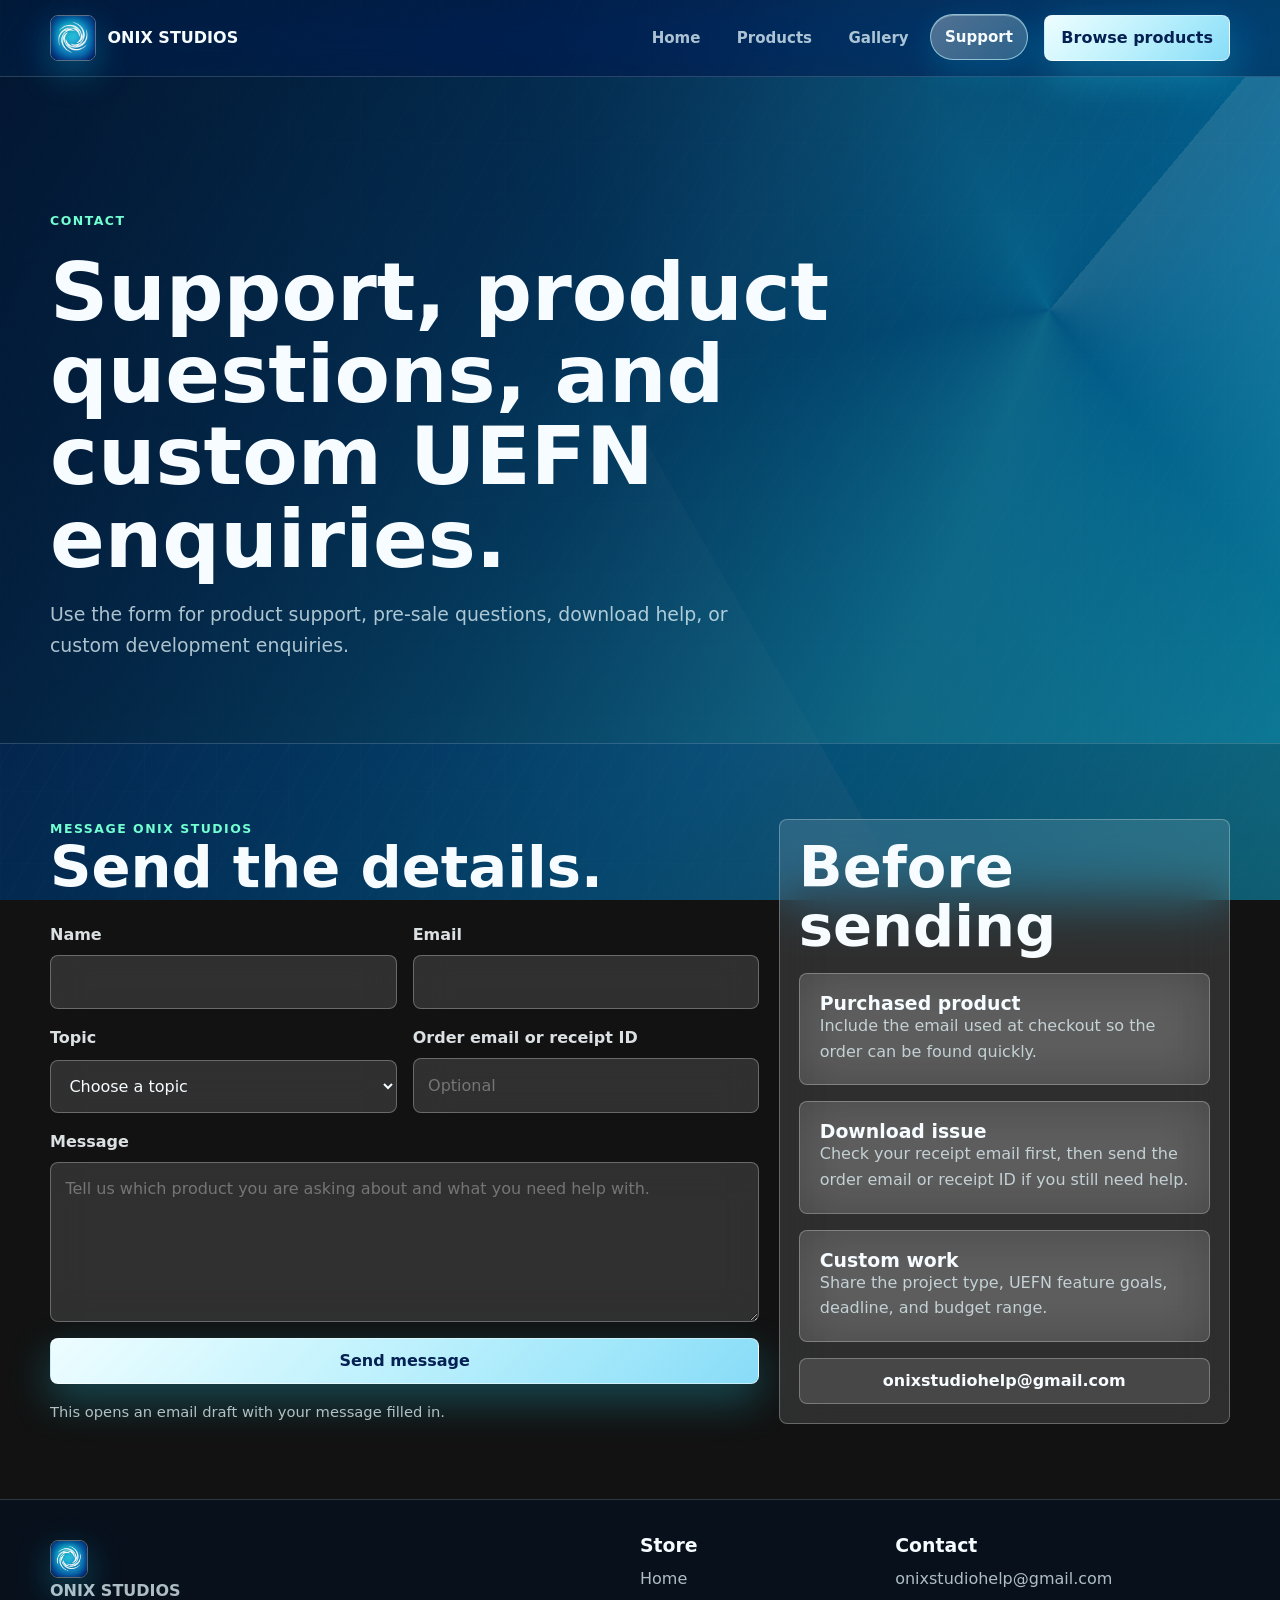
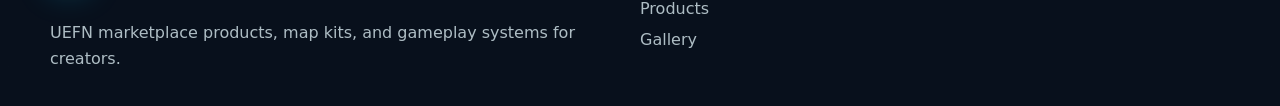
==== contact.html @ 9733f3f1 "Polish mobile layout" ====
<!doctype html>
<html lang="en">
<head>
  <meta charset="utf-8">
  <meta name="viewport" content="width=device-width, initial-scale=1">
  <title>Contact | Onix Studios</title>
  <meta name="description" content="Contact Onix Studios for UEFN product support, custom enquiries, marketplace questions, and download help.">
  <meta property="og:title" content="Contact Onix Studios">
  <meta property="og:description" content="Get support for Onix Studios UEFN marketplace products.">
  <meta property="og:type" content="website">
  <meta property="og:image" content="images/logo.png">
  <link rel="icon" type="image/png" href="images/onix-logo-alpha.png?v=alpha-1">
  <link rel="stylesheet" href="css/style.css?v=mobile-polish-1">
</head>
<body>
  <a class="skip-link" href="#main">Skip to content</a>

  <header class="site-header">
    <nav class="site-nav" aria-label="Primary navigation">
      <a class="brand" href="index.html" aria-label="Onix Studios home">
        <img src="images/logo.png" alt="Onix Studios logo" width="1080" height="1080">
        <span>Onix Studios</span>
      </a>
      <button class="nav-toggle" type="button" data-nav-toggle aria-label="Open menu" aria-expanded="false">
        <span></span>
      </button>
      <div class="nav-menu" data-nav-menu>
        <a href="index.html">Home</a>
        <a href="services.html">Products</a>
        <a href="gallery.html">Gallery</a>
        <a href="contact.html" aria-current="page">Support</a>
      </div>
      <a class="button button--primary nav-cta" href="services.html">Browse products</a>
    </nav>
  </header>

  <main id="main">
    <section class="page-hero">
      <div class="page-hero__inner" data-animate>
        <p class="eyebrow">Contact</p>
        <h1>Support, product questions, and custom UEFN enquiries.</h1>
        <p class="page-hero__lead">Use the form for product support, pre-sale questions, download help, or custom development enquiries.</p>
      </div>
    </section>

    <section class="section section--tight">
      <div class="section__inner contact-layout">
        <div data-animate>
          <p class="eyebrow">Message Onix Studios</p>
          <h2>Send the details.</h2>
          <form class="contact-form" data-contact-form>
            <div class="form-grid">
              <div class="field">
                <label for="name">Name</label>
                <input id="name" name="name" type="text" autocomplete="name" required>
              </div>
              <div class="field">
                <label for="email">Email</label>
                <input id="email" name="email" type="email" autocomplete="email" required>
              </div>
              <div class="field">
                <label for="topic">Topic</label>
                <select id="topic" name="topic" required>
                  <option value="">Choose a topic</option>
                  <option>Product question</option>
                  <option>Download support</option>
                  <option>Custom UEFN work</option>
                  <option>Checkout issue</option>
                  <option>Other</option>
                </select>
              </div>
              <div class="field">
                <label for="order">Order email or receipt ID</label>
                <input id="order" name="order" type="text" placeholder="Optional">
              </div>
            </div>
            <div class="field">
              <label for="message">Message</label>
              <textarea id="message" name="message" placeholder="Tell us which product you are asking about and what you need help with." required></textarea>
            </div>
            <button class="button button--gold" type="submit">Send message</button>
            <p class="form-note">This opens an email draft with your message filled in.</p>
          </form>
        </div>

        <aside class="support-panel" data-animate>
          <h2>Before sending</h2>
          <div class="support-list">
            <article>
              <h3>Purchased product</h3>
              <p>Include the email used at checkout so the order can be found quickly.</p>
            </article>
            <article>
              <h3>Download issue</h3>
              <p>Check your receipt email first, then send the order email or receipt ID if you still need help.</p>
            </article>
            <article>
              <h3>Custom work</h3>
              <p>Share the project type, UEFN feature goals, deadline, and budget range.</p>
            </article>
          </div>
          <a class="button button--secondary" href="mailto:onixstudiohelp@gmail.com" data-email-link data-email-text>onixstudiohelp@gmail.com</a>
        </aside>
      </div>
    </section>
  </main>

  <footer class="site-footer">
    <div class="site-footer__inner">
      <div>
        <a class="brand brand--footer" href="index.html">
          <img src="images/logo.png" alt="" width="1080" height="1080">
          <span>Onix Studios</span>
        </a>
        <p>UEFN marketplace products, map kits, and gameplay systems for creators.</p>
      </div>
      <div>
        <h3>Store</h3>
        <a href="index.html">Home</a>
        <a href="services.html">Products</a>
        <a href="gallery.html">Gallery</a>
      </div>
      <div>
        <h3>Contact</h3>
        <a href="mailto:onixstudiohelp@gmail.com" data-email-link data-email-text>onixstudiohelp@gmail.com</a>
      </div>
    </div>
  </footer>

  <script src="data/products.js?v=video-test-1"></script>
  <script src="data/gallery.js?v=preview-1"></script>
  <script src="js/script.js?v=picture-thumb-1"></script>
</body>
</html>
---- css/style.css ----
:root {
  color-scheme: dark;
  --bg: #03142f;
  --bg-2: #073a83;
  --blue: #0277de;
  --cyan: #25e4ff;
  --aqua: #18c8d7;
  --mint: #72ffd2;
  --violet: #9187ff;
  --ice: #effcff;
  --text: #f6fcff;
  --muted: rgba(232, 249, 255, 0.74);
  --soft: rgba(255, 255, 255, 0.1);
  --glass: rgba(255, 255, 255, 0.14);
  --glass-strong: rgba(255, 255, 255, 0.2);
  --line: rgba(255, 255, 255, 0.28);
  --line-soft: rgba(255, 255, 255, 0.16);
  --shadow: 0 28px 90px rgba(0, 20, 54, 0.42);
  --radius: 8px;
  --max: 1180px;
  --font: Inter, ui-sans-serif, system-ui, -apple-system, BlinkMacSystemFont, "Segoe UI", sans-serif;
}

@property --edge-angle {
  syntax: "<angle>";
  inherits: false;
  initial-value: 0deg;
}

* {
  box-sizing: border-box;
}

html {
  scroll-behavior: smooth;
}

body {
  margin: 0;
  min-width: 320px;
  overflow-x: hidden;
  background:
    linear-gradient(135deg, #03142f 0%, #05356f 34%, #0392cf 68%, #23d5df 100%) fixed;
  color: var(--text);
  font-family: var(--font);
  line-height: 1.6;
}

body::before {
  position: fixed;
  inset: 0;
  z-index: -2;
  pointer-events: none;
  background:
    conic-gradient(from 150deg at 50% 48%, rgba(255, 255, 255, 0.17), transparent 20%, rgba(37, 228, 255, 0.18), transparent 54%, rgba(255, 255, 255, 0.13), transparent 78%),
    linear-gradient(90deg, rgba(255, 255, 255, 0.06) 1px, transparent 1px),
    linear-gradient(0deg, rgba(255, 255, 255, 0.045) 1px, transparent 1px);
  background-size: auto, 72px 72px, 72px 72px;
  opacity: 0.54;
  content: "";
}

body::after {
  position: fixed;
  inset: 0;
  z-index: -1;
  pointer-events: none;
  background:
    linear-gradient(180deg, rgba(3, 20, 47, 0.22), rgba(3, 20, 47, 0.62)),
    repeating-linear-gradient(120deg, transparent 0 22px, rgba(255, 255, 255, 0.03) 23px 24px);
  content: "";
}

body.nav-open,
body.product-modal-open {
  overflow: hidden;
}

img {
  display: block;
  max-width: 100%;
}

a {
  color: inherit;
  text-decoration: none;
}

p,
h1,
h2,
h3,
h4,
dl {
  margin: 0;
}

button,
input,
select,
textarea {
  font: inherit;
}

code {
  border: 1px solid var(--line-soft);
  border-radius: 6px;
  background: rgba(255, 255, 255, 0.13);
  padding: 0.08rem 0.28rem;
  color: var(--ice);
}

.skip-link {
  position: absolute;
  left: 1rem;
  top: 1rem;
  z-index: 20;
  transform: translateY(-140%);
  border-radius: 6px;
  background: var(--ice);
  color: #042052;
  padding: 0.75rem 1rem;
  font-weight: 800;
  transition: transform 180ms ease;
}

.skip-link:focus {
  transform: translateY(0);
}

.glass-card {
  border: 1px solid var(--line);
  background:
    linear-gradient(145deg, rgba(255, 255, 255, 0.2), rgba(255, 255, 255, 0.08)),
    rgba(255, 255, 255, 0.08);
  box-shadow: var(--shadow), inset 0 1px 0 rgba(255, 255, 255, 0.3);
  backdrop-filter: blur(28px) saturate(1.38);
}

.site-header {
  position: sticky;
  top: 0;
  z-index: 10;
  border-bottom: 1px solid var(--line-soft);
  background: rgba(2, 22, 54, 0.48);
  backdrop-filter: blur(30px) saturate(1.45);
}

.site-nav {
  display: flex;
  align-items: center;
  gap: 1rem;
  width: min(100% - 2rem, var(--max));
  min-height: 76px;
  margin: 0 auto;
}

.brand {
  display: inline-flex;
  align-items: center;
  gap: 0.72rem;
  min-width: 0;
  font-weight: 900;
  letter-spacing: 0;
  text-transform: uppercase;
}

.brand img {
  width: 46px;
  height: 46px;
  border: 1px solid rgba(255, 255, 255, 0.36);
  border-radius: var(--radius);
  object-fit: cover;
  box-shadow: 0 12px 34px rgba(22, 212, 255, 0.28);
}

.brand span {
  overflow-wrap: anywhere;
}

.brand--footer {
  margin-bottom: 1rem;
}

.brand--footer img {
  width: 38px;
  height: 38px;
}

.nav-menu {
  display: flex;
  align-items: center;
  justify-content: center;
  gap: 0.35rem;
  margin-left: auto;
}

.nav-menu a {
  border: 1px solid transparent;
  border-radius: 999px;
  padding: 0.65rem 0.9rem;
  color: var(--muted);
  font-size: 0.94rem;
  font-weight: 750;
  transition: color 180ms ease, border-color 180ms ease, background 180ms ease, box-shadow 180ms ease, transform 180ms ease;
}

.nav-menu a[aria-current="page"] {
  color: var(--text);
}

.nav-menu a:hover,
.nav-menu a[aria-current="page"],
.nav-cta[aria-current="page"] {
  border-color: rgba(190, 247, 255, 0.62);
  background:
    linear-gradient(135deg, rgba(255, 255, 255, 0.22), rgba(135, 237, 255, 0.12)),
    rgba(255, 255, 255, 0.12);
  box-shadow: inset 0 1px 0 rgba(255, 255, 255, 0.3), 0 12px 32px rgba(0, 209, 255, 0.16);
  transform: translateY(-1px);
}

.nav-cta[aria-current="page"] {
  border-radius: 999px;
  color: #042052;
}

.nav-toggle {
  display: none;
  margin-left: auto;
  width: 44px;
  height: 44px;
  border: 1px solid var(--line-soft);
  border-radius: var(--radius);
  background: rgba(255, 255, 255, 0.12);
  color: var(--text);
  cursor: pointer;
}

.nav-toggle span,
.nav-toggle::before,
.nav-toggle::after {
  display: block;
  width: 18px;
  height: 2px;
  margin: 0 auto;
  background: currentColor;
  content: "";
}

.nav-toggle span {
  margin-block: 4px;
}

.button {
  display: inline-flex;
  align-items: center;
  justify-content: center;
  min-height: 46px;
  border: 1px solid var(--line);
  border-radius: var(--radius);
  padding: 0.76rem 1rem;
  color: var(--text);
  font-weight: 850;
  line-height: 1.1;
  text-align: center;
  cursor: pointer;
  transition: transform 180ms ease, border-color 180ms ease, background 180ms ease, color 180ms ease, box-shadow 180ms ease;
}

.button:hover {
  transform: translateY(-2px);
}

.button:disabled {
  cursor: not-allowed;
  opacity: 0.58;
  transform: none;
}

.button--primary,
.button--gold {
  border-color: rgba(255, 255, 255, 0.5);
  background:
    linear-gradient(135deg, rgba(255, 255, 255, 0.92), rgba(173, 248, 255, 0.78)),
    linear-gradient(135deg, var(--cyan), var(--blue));
  color: #052052;
  box-shadow: 0 16px 42px rgba(37, 228, 255, 0.28);
}

.button--secondary {
  background: rgba(255, 255, 255, 0.12);
  color: var(--text);
}

.button--secondary:hover {
  border-color: rgba(255, 255, 255, 0.48);
  background: rgba(255, 255, 255, 0.18);
}

.text-link {
  color: var(--ice);
  font-weight: 850;
}

.text-link:hover {
  color: var(--mint);
}

.hero {
  position: relative;
  display: grid;
  align-items: end;
  min-height: 730px;
  overflow: hidden;
  border-bottom: 1px solid var(--line-soft);
}

.hero__media {
  position: absolute;
  inset: 0;
  contain: paint;
  overflow: clip;
}

.hero__media::before {
  position: absolute;
  inset: 0;
  z-index: 0;
  background:
    linear-gradient(115deg, rgba(4, 31, 75, 0.45), rgba(10, 172, 199, 0.16) 54%, rgba(255, 255, 255, 0.05)),
    linear-gradient(180deg, transparent 0%, rgba(6, 129, 164, 0.12) 100%);
  content: "";
}

.hero__media::after {
  position: absolute;
  inset: 0;
  z-index: 2;
  background:
    linear-gradient(90deg, rgba(3, 20, 47, 0.95) 0%, rgba(3, 20, 47, 0.76) 45%, rgba(3, 20, 47, 0.28) 100%),
    linear-gradient(0deg, rgba(3, 20, 47, 0.72), transparent 45%);
  content: "";
}

.hero-logo {
  position: absolute;
  left: var(--x);
  top: var(--y);
  z-index: 1;
  display: block;
  width: var(--size);
  aspect-ratio: 1;
  opacity: var(--alpha);
  filter: drop-shadow(0 28px 44px rgba(0, 0, 0, 0.22));
  transform: translate(-50%, -50%);
  animation: heroLogoPan var(--pan-speed) ease-in-out infinite;
  animation-delay: var(--pan-delay);
  will-change: transform;
}

.hero-logo::before {
  display: block;
  width: 100%;
  height: 100%;
  background: url("../images/onix-logo-alpha.png") center / contain no-repeat;
  content: "";
  transform-origin: 50% 50%;
  animation: heroLogoSpin var(--spin-speed) linear infinite;
  animation-delay: var(--spin-delay);
  will-change: transform;
}

.hero-logo--one {
  --x: 86%;
  --y: 42%;
  --size: clamp(360px, 35vw, 720px);
  --alpha: 0.48;
  --pan-speed: 8.4s;
  --spin-speed: 15s;
  --pan-delay: -1.2s;
  --spin-delay: -2s;
  --pan-x-1: -26px;
  --pan-y-1: -18px;
  --pan-x-2: 32px;
  --pan-y-2: -34px;
  --pan-x-3: 18px;
  --pan-y-3: 28px;
}

.hero-logo--two {
  --x: 66%;
  --y: 19%;
  --size: clamp(230px, 22vw, 430px);
  --alpha: 0.22;
  --pan-speed: 7.2s;
  --spin-speed: 12s;
  --pan-delay: -4.2s;
  --spin-delay: -5s;
  --pan-x-1: 22px;
  --pan-y-1: 16px;
  --pan-x-2: -30px;
  --pan-y-2: 28px;
  --pan-x-3: -12px;
  --pan-y-3: -24px;
}

.hero-logo--three {
  --x: 72%;
  --y: 77%;
  --size: clamp(270px, 27vw, 540px);
  --alpha: 0.3;
  --pan-speed: 9.2s;
  --spin-speed: 18s;
  --pan-delay: -2.7s;
  --spin-delay: -8s;
  --pan-x-1: -34px;
  --pan-y-1: 20px;
  --pan-x-2: 30px;
  --pan-y-2: 24px;
  --pan-x-3: 16px;
  --pan-y-3: -32px;
}

.hero-logo--four {
  --x: 98%;
  --y: 76%;
  --size: clamp(280px, 28vw, 560px);
  --alpha: 0.2;
  --pan-speed: 6.8s;
  --spin-speed: 14s;
  --pan-delay: -3.4s;
  --spin-delay: -1.8s;
  --pan-x-1: -40px;
  --pan-y-1: -22px;
  --pan-x-2: -4px;
  --pan-y-2: 34px;
  --pan-x-3: -54px;
  --pan-y-3: 16px;
}

.hero-logo--five {
  --x: 50%;
  --y: 54%;
  --size: clamp(180px, 18vw, 360px);
  --alpha: 0.1;
  --pan-speed: 7.8s;
  --spin-speed: 13s;
  --pan-delay: -5.1s;
  --spin-delay: -4.5s;
  --pan-x-1: 26px;
  --pan-y-1: -18px;
  --pan-x-2: -18px;
  --pan-y-2: -30px;
  --pan-x-3: -28px;
  --pan-y-3: 18px;
}

.hero__inner,
.page-hero__inner {
  position: relative;
  width: min(100% - 2rem, var(--max));
  margin: 0 auto;
}

.hero__inner {
  display: grid;
  gap: 1.45rem;
  z-index: 3;
  padding: 8.3rem 0 5rem;
}

.eyebrow {
  color: var(--mint);
  font-size: 0.78rem;
  font-weight: 900;
  letter-spacing: 0.12em;
  text-transform: uppercase;
}

h1,
h2,
h3,
h4 {
  line-height: 1.02;
  letter-spacing: 0;
}

h1 {
  max-width: 790px;
  font-size: 5.05rem;
}

h2 {
  max-width: 780px;
  font-size: 3.6rem;
}

h3 {
  font-size: 1.18rem;
}

h4 {
  font-size: 1rem;
}

.hero__lead,
.page-hero__lead,
.section__lead {
  max-width: 690px;
  color: var(--muted);
  font-size: 1.18rem;
}

.hero__actions,
.cta-row,
.product-card__actions {
  display: flex;
  flex-wrap: wrap;
  gap: 0.75rem;
}

.hero-stats {
  display: grid;
  grid-template-columns: repeat(3, minmax(0, 1fr));
  gap: 0.75rem;
  width: min(100%, 720px);
  margin-top: 1rem;
}

.hero-stats div {
  border: 1px solid var(--line);
  border-radius: var(--radius);
  background: rgba(255, 255, 255, 0.13);
  padding: 1rem;
  backdrop-filter: blur(22px);
}

.hero-stats dt {
  color: var(--text);
  font-weight: 900;
}

.hero-stats dd {
  margin: 0.1rem 0 0;
  color: var(--muted);
  font-size: 0.94rem;
}

.page-hero {
  position: relative;
  overflow: hidden;
  border-bottom: 1px solid var(--line-soft);
}

.page-hero::before {
  position: absolute;
  inset: 0;
  background:
    linear-gradient(120deg, rgba(3, 20, 47, 0.88), rgba(0, 166, 214, 0.24)),
    conic-gradient(from 40deg at 82% 35%, rgba(255, 255, 255, 0.18), transparent 28%, rgba(114, 255, 210, 0.18), transparent 62%, rgba(37, 228, 255, 0.2), transparent);
  content: "";
}

.page-hero__inner {
  display: grid;
  gap: 1.2rem;
  padding: 8.4rem 0 5.2rem;
}

.section {
  padding: 6rem 0;
}

.section--tight {
  padding-top: 4.7rem;
  padding-bottom: 4.7rem;
}

.product-catalogue-start {
  padding-top: 3rem;
}

.section--soft {
  border-block: 1px solid var(--line-soft);
  background: rgba(255, 255, 255, 0.06);
  backdrop-filter: blur(18px);
}

.section--split {
  border-top: 1px solid var(--line-soft);
  border-bottom: 1px solid var(--line-soft);
  background:
    linear-gradient(120deg, rgba(255, 255, 255, 0.1), rgba(22, 205, 255, 0.08)),
    rgba(255, 255, 255, 0.04);
}

.section__inner {
  width: min(100% - 2rem, var(--max));
  margin: 0 auto;
}

.section__header {
  display: flex;
  align-items: end;
  justify-content: space-between;
  gap: 1.5rem;
  margin-bottom: 2rem;
}

.split {
  display: grid;
  grid-template-columns: minmax(0, 0.85fr) minmax(0, 1.15fr);
  gap: 4rem;
  align-items: start;
}

.product-grid {
  display: grid;
  grid-template-columns: repeat(3, minmax(0, 1fr));
  gap: 1rem;
}

.product-grid--catalogue {
  grid-template-columns: repeat(2, minmax(0, 1fr));
}

.product-card {
  position: relative;
  display: flex;
  flex-direction: column;
  min-width: 0;
  overflow: visible;
  border-radius: var(--radius);
  cursor: pointer;
  transition: transform 220ms ease, border-color 220ms ease, box-shadow 220ms ease;
}

.product-card::before,
.gallery-card::before {
  position: absolute;
  inset: -2px;
  z-index: 12;
  content: "";
  border-radius: calc(var(--radius) + 2px);
  background:
    conic-gradient(from var(--edge-angle),
      transparent 0deg 280deg,
      rgba(36, 223, 255, 0.04) 292deg,
      rgba(46, 229, 255, 0.16) 308deg,
      rgba(76, 236, 255, 0.38) 322deg,
      rgba(205, 253, 255, 0.74) 332deg,
      rgba(255, 255, 255, 0.92) 336deg,
      rgba(67, 232, 255, 0.46) 341deg,
      transparent 350deg 360deg);
  filter: drop-shadow(0 0 9px rgba(69, 231, 255, 0.42));
  opacity: 0;
  padding: 4px;
  pointer-events: none;
  -webkit-mask:
    linear-gradient(#000 0 0) content-box,
    linear-gradient(#000 0 0);
  -webkit-mask-composite: xor;
  mask:
    linear-gradient(#000 0 0) content-box,
    linear-gradient(#000 0 0);
  mask-composite: exclude;
  transition: opacity 360ms ease;
}

.product-card::after,
.gallery-card::after {
  position: absolute;
  inset: -2px;
  z-index: 13;
  content: "";
  border-radius: calc(var(--radius) + 2px);
  background:
    conic-gradient(from var(--edge-angle),
      transparent 0deg 329deg,
      rgba(91, 237, 255, 0.32) 331deg,
      rgba(180, 250, 255, 0.86) 333deg,
      #ffffff 334deg,
      rgba(158, 247, 255, 0.8) 335deg,
      rgba(69, 232, 255, 0.18) 337deg,
      transparent 340deg 360deg);
  filter: drop-shadow(0 0 6px rgba(165, 248, 255, 0.68));
  opacity: 0;
  padding: 4px;
  pointer-events: none;
  -webkit-mask:
    linear-gradient(#000 0 0) content-box,
    linear-gradient(#000 0 0);
  -webkit-mask-composite: xor;
  mask:
    linear-gradient(#000 0 0) content-box,
    linear-gradient(#000 0 0);
  mask-composite: exclude;
  transition: opacity 360ms ease;
}

.product-card:hover::before,
.product-card:focus-visible::before,
.gallery-card:hover::before,
.gallery-card:focus-visible::before {
  opacity: 1;
  animation: edgeRingTravel 3.1s cubic-bezier(0.45, 0, 0.2, 1) infinite;
}

.product-card:hover::after,
.product-card:focus-visible::after,
.gallery-card:hover::after,
.gallery-card:focus-visible::after {
  opacity: 1;
  animation: edgeRingTravel 3.1s cubic-bezier(0.45, 0, 0.2, 1) infinite;
}

.product-card:hover,
.product-card:focus-visible {
  z-index: 3;
  animation: cardHoverGlow 2.7s ease-in-out infinite;
  border-color: rgba(255, 255, 255, 0.58);
  box-shadow: 0 32px 110px rgba(0, 203, 255, 0.28), inset 0 1px 0 rgba(255, 255, 255, 0.34);
  outline: none;
  transform: translateY(-4px);
}

.product-card__body {
  display: flex;
  flex: 1;
  flex-direction: column;
  gap: 1rem;
  padding: 1.2rem;
}

.product-card > .product-visual {
  border-radius: calc(var(--radius) - 1px) calc(var(--radius) - 1px) 0 0;
}

.product-card__topline {
  display: flex;
  align-items: center;
  justify-content: space-between;
  gap: 0.8rem;
  color: var(--mint);
  font-size: 0.78rem;
  font-weight: 900;
  letter-spacing: 0.08em;
  text-transform: uppercase;
}

.product-card__topline strong {
  color: var(--ice);
  letter-spacing: 0;
  white-space: nowrap;
}

.product-card p {
  color: var(--muted);
}

.product-card ul {
  display: grid;
  gap: 0.5rem;
  margin: 0;
  padding: 0;
  color: rgba(242, 252, 255, 0.86);
  font-size: 0.94rem;
  list-style: none;
}

.product-card li {
  position: relative;
  padding-left: 1rem;
}

.product-card li::before {
  position: absolute;
  left: 0;
  top: 0.58em;
  width: 5px;
  height: 5px;
  border-radius: 50%;
  background: var(--mint);
  content: "";
}

.product-card__actions {
  margin-top: auto;
}

.product-visual {
  --accent: var(--cyan);
  --accent-2: var(--mint);
  position: relative;
  display: block;
  width: 100%;
  min-height: 220px;
  border: 0;
  color: inherit;
  font: inherit;
  text-align: left;
  appearance: none;
  overflow: hidden;
  border-bottom: 1px solid var(--line-soft);
  background:
    linear-gradient(145deg, rgba(255, 255, 255, 0.16), rgba(255, 255, 255, 0.03)),
    linear-gradient(135deg, rgba(3, 20, 47, 0.96), rgba(0, 146, 207, 0.64));
  isolation: isolate;
}

.product-visual--card {
  aspect-ratio: 16 / 10;
}

.product-visual--detail {
  min-height: 0;
  height: clamp(240px, 36vh, 340px);
  border: 1px solid var(--line);
  border-radius: var(--radius);
}

.product-visual--clickable {
  cursor: pointer;
  transition: border-color 180ms ease, box-shadow 180ms ease, transform 180ms ease;
}

.product-visual--clickable:hover,
.product-visual--clickable:focus-visible {
  border-color: rgba(190, 247, 255, 0.66);
  box-shadow: 0 22px 64px rgba(0, 209, 255, 0.2), inset 0 1px 0 rgba(255, 255, 255, 0.32);
  outline: none;
  transform: translateY(-2px);
}

.product-visual--video,
.product-visual--image {
  aspect-ratio: 16 / 10;
  width: 100%;
}

.product-visual--economy {
  --accent: var(--mint);
  --accent-2: #9aff8a;
}

.product-visual--quest {
  --accent: var(--violet);
  --accent-2: var(--cyan);
}

.product-visual--lobby {
  --accent: #8be8ff;
  --accent-2: #c7f7ff;
}

.product-visual__preview-image {
  position: absolute;
  inset: 0;
  z-index: 1;
  width: 100%;
  height: 100%;
  object-fit: cover;
  object-position: center;
  filter: saturate(1.08) contrast(1.04);
}

.product-visual::after {
  position: absolute;
  inset: 0;
  z-index: 2;
  background:
    linear-gradient(180deg, rgba(2, 18, 43, 0.02), rgba(2, 18, 43, 0.28)),
    linear-gradient(90deg, rgba(2, 18, 43, 0.1), transparent 45%);
  content: "";
  pointer-events: none;
}

.product-visual__brand-spin {
  position: absolute;
  right: 0.85rem;
  bottom: 0.85rem;
  z-index: 5;
  width: clamp(46px, 18%, 82px);
  aspect-ratio: 1;
  border: 1px solid rgba(255, 255, 255, 0.28);
  border-radius: 50%;
  background:
    linear-gradient(135deg, rgba(255, 255, 255, 0.24), rgba(255, 255, 255, 0.08)),
    rgba(2, 18, 43, 0.42);
  box-shadow: 0 14px 34px rgba(0, 0, 0, 0.28), inset 0 1px 0 rgba(255, 255, 255, 0.3);
  backdrop-filter: blur(18px);
  overflow: hidden;
}

.product-visual__brand-spin::before {
  position: absolute;
  inset: 8%;
  background: url("../images/onix-logo-mark.png") center / contain no-repeat;
  content: "";
  transform-origin: 50% 50%;
  animation: productLogoSpin 9s linear infinite;
}

.product-visual__chrome {
  position: absolute;
  left: 1rem;
  right: 1rem;
  top: 1rem;
  display: flex;
  gap: 0.38rem;
  z-index: 3;
  opacity: 0;
  pointer-events: none;
}

.product-visual__chrome span {
  width: 8px;
  height: 8px;
  border-radius: 50%;
  background: rgba(255, 255, 255, 0.72);
}

.product-visual__grid,
.media-card__grid {
  position: absolute;
  inset: 0;
  background:
    linear-gradient(90deg, rgba(255, 255, 255, 0.12) 1px, transparent 1px),
    linear-gradient(0deg, rgba(255, 255, 255, 0.1) 1px, transparent 1px);
  background-size: 32px 32px;
  mask-image: linear-gradient(180deg, transparent, #000 22%, #000 74%, transparent);
  opacity: 0.42;
}

.product-visual__grid {
  display: none;
}

.product-visual__vortex {
  position: absolute;
  right: 10%;
  top: 18%;
  width: 42%;
  aspect-ratio: 1;
  border: 2px solid rgba(255, 255, 255, 0.46);
  border-radius: 50%;
  background:
    conic-gradient(from 20deg, transparent 0 9%, var(--accent) 10% 16%, transparent 17% 32%, rgba(255, 255, 255, 0.92) 33% 39%, transparent 40% 62%, var(--accent-2) 63% 70%, transparent 71% 100%);
  box-shadow: 0 0 44px rgba(37, 228, 255, 0.34);
  animation: vortexTurn 12s linear infinite;
  display: none;
}

.product-visual__panel {
  position: absolute;
  z-index: 2;
  border: 1px solid rgba(255, 255, 255, 0.28);
  border-radius: var(--radius);
  background: rgba(255, 255, 255, 0.13);
  box-shadow: inset 0 1px 0 rgba(255, 255, 255, 0.22);
  backdrop-filter: blur(16px);
  display: none;
}

.product-visual__panel--one {
  left: 9%;
  bottom: 16%;
  width: 38%;
  height: 34%;
  animation: panelFloat 5.8s ease-in-out infinite;
}

.product-visual__panel--two {
  right: 13%;
  bottom: 18%;
  width: 24%;
  height: 18%;
  animation: panelFloat 6.4s ease-in-out infinite reverse;
}

.product-visual__meter {
  position: absolute;
  left: 12%;
  top: 34%;
  z-index: 2;
  width: 44%;
  height: 8px;
  border-radius: 999px;
  background:
    linear-gradient(90deg, var(--accent), var(--accent-2) 58%, rgba(255, 255, 255, 0.26) 58%),
    rgba(255, 255, 255, 0.12);
  box-shadow: 0 0 24px color-mix(in srgb, var(--accent) 44%, transparent);
  display: none;
}

.product-visual__status {
  position: absolute;
  left: 1rem;
  bottom: 1rem;
  z-index: 4;
  border: 1px solid rgba(255, 255, 255, 0.32);
  border-radius: var(--radius);
  background: rgba(255, 255, 255, 0.16);
  padding: 0.42rem 0.62rem;
  color: var(--ice);
  font-size: 0.76rem;
  font-weight: 900;
  letter-spacing: 0.08em;
  text-transform: uppercase;
  backdrop-filter: blur(18px);
  display: none;
}

.process-list,
.feature-grid,
.support-list {
  display: grid;
  gap: 1rem;
}

.process-list {
  grid-template-columns: repeat(3, minmax(0, 1fr));
}

.process-list article,
.feature-grid article,
.support-list article,
.support-panel,
.cta-band {
  border-radius: var(--radius);
}

.process-list article,
.feature-grid article,
.support-list article {
  border: 1px solid var(--line);
  background: rgba(255, 255, 255, 0.12);
  padding: 1.25rem;
  backdrop-filter: blur(24px);
}

.process-list span {
  display: block;
  margin-bottom: 1.8rem;
  color: var(--mint);
  font-weight: 900;
}

.process-list p,
.feature-grid p,
.support-list p,
.support-panel p,
.cta-band p {
  color: var(--muted);
}

.feature-grid {
  grid-template-columns: repeat(2, minmax(0, 1fr));
}

.gallery-grid {
  display: grid;
  gap: 1rem;
}

.gallery-grid--home {
  grid-template-columns: repeat(4, minmax(0, 1fr));
}

.gallery-grid--large {
  grid-template-columns: repeat(2, minmax(0, 1fr));
}

.gallery-card {
  position: relative;
  min-width: 0;
  overflow: visible;
  border-radius: var(--radius);
  padding: 0;
  color: var(--text);
  text-align: left;
  cursor: pointer;
  transition: transform 220ms ease, box-shadow 220ms ease, border-color 220ms ease;
}

.gallery-card:hover,
.gallery-card:focus-visible {
  z-index: 3;
  animation: cardHoverGlow 2.7s ease-in-out infinite;
  border-color: rgba(255, 255, 255, 0.58);
  box-shadow: 0 30px 100px rgba(0, 203, 255, 0.24);
  outline: none;
  transform: translateY(-4px);
}

.gallery-card__meta {
  display: grid;
  gap: 0.22rem;
  padding: 1rem;
}

.gallery-card__preview {
  position: relative;
  display: block;
  aspect-ratio: 16 / 10;
  overflow: hidden;
  border-radius: calc(var(--radius) - 1px) calc(var(--radius) - 1px) 0 0;
  background: rgba(3, 20, 47, 0.78);
}

.gallery-card__preview img {
  width: 100%;
  height: 100%;
  object-fit: cover;
  object-position: center;
  filter: saturate(1.08) contrast(1.04);
  transition: transform 300ms ease, filter 300ms ease;
}

.gallery-card:hover .gallery-card__preview img,
.gallery-card:focus-visible .gallery-card__preview img {
  filter: saturate(1.16) contrast(1.06);
  transform: scale(1.035);
}

.gallery-card__preview::after {
  position: absolute;
  inset: 0;
  background:
    linear-gradient(180deg, rgba(2, 18, 43, 0.03), rgba(2, 18, 43, 0.24)),
    linear-gradient(90deg, rgba(2, 18, 43, 0.1), transparent 45%);
  content: "";
  pointer-events: none;
}

.gallery-card__preview .product-visual__brand-spin {
  width: clamp(56px, 13%, 86px);
}

.gallery-card__preview .play-icon {
  z-index: 6;
  border-block-width: 18px;
  border-left-width: 27px;
}

.gallery-card__meta span {
  color: var(--mint);
  font-size: 0.76rem;
  font-weight: 900;
  letter-spacing: 0.08em;
  text-transform: uppercase;
}

.gallery-card__meta strong {
  line-height: 1.1;
}

.gallery-card__meta em {
  color: var(--muted);
  font-size: 0.9rem;
  font-style: normal;
}

.cta-band {
  display: grid;
  gap: 1rem;
  border: 1px solid var(--line);
  background:
    linear-gradient(135deg, rgba(255, 255, 255, 0.18), rgba(255, 255, 255, 0.08)),
    rgba(255, 255, 255, 0.1);
  padding: 2.4rem;
  box-shadow: var(--shadow), inset 0 1px 0 rgba(255, 255, 255, 0.28);
  backdrop-filter: blur(28px);
}

.contact-layout {
  display: grid;
  grid-template-columns: minmax(0, 1.1fr) minmax(300px, 0.7fr);
  gap: 1.2rem;
  align-items: start;
}

.contact-form {
  display: grid;
  gap: 1rem;
  margin-top: 1.5rem;
}

.form-grid {
  display: grid;
  grid-template-columns: repeat(2, minmax(0, 1fr));
  gap: 1rem;
}

.field {
  display: grid;
  gap: 0.45rem;
}

label {
  color: rgba(247, 253, 255, 0.88);
  font-weight: 800;
}

input,
select,
textarea {
  width: 100%;
  border: 1px solid var(--line);
  border-radius: var(--radius);
  background: rgba(255, 255, 255, 0.13);
  color: var(--text);
  padding: 0.85rem 0.9rem;
  outline: none;
  backdrop-filter: blur(18px);
}

select {
  color: var(--text);
}

option {
  background: #062453;
  color: var(--text);
}

textarea {
  min-height: 160px;
  resize: vertical;
}

input:focus,
select:focus,
textarea:focus {
  border-color: rgba(255, 255, 255, 0.72);
  box-shadow: 0 0 0 3px rgba(37, 228, 255, 0.22);
}

.form-note {
  color: var(--muted);
  font-size: 0.92rem;
}

.support-panel {
  display: grid;
  gap: 1rem;
  border: 1px solid var(--line);
  background: rgba(255, 255, 255, 0.12);
  padding: 1.2rem;
  backdrop-filter: blur(26px);
}

.site-footer {
  border-top: 1px solid var(--line-soft);
  background: rgba(2, 16, 39, 0.56);
  backdrop-filter: blur(24px);
}

.site-footer__inner {
  display: grid;
  grid-template-columns: 1.5fr 0.6fr 0.9fr;
  gap: 2rem;
  width: min(100% - 2rem, var(--max));
  margin: 0 auto;
  padding: 2.2rem 0;
}

.site-footer p,
.site-footer a {
  color: var(--muted);
}

.site-footer h3 {
  margin-bottom: 0.7rem;
}

.site-footer a {
  display: table;
  margin-top: 0.3rem;
}

.site-footer a:hover {
  color: var(--text);
}

.media-card {
  display: grid;
  grid-template-columns: 92px 1fr;
  gap: 0.65rem;
  align-items: center;
  width: 100%;
  border: 1px solid var(--line);
  border-radius: var(--radius);
  padding: 0.58rem;
  color: var(--text);
  font: inherit;
  text-align: left;
  appearance: none;
  cursor: pointer;
  transition: border-color 180ms ease, box-shadow 180ms ease, transform 180ms ease;
}

.media-card:hover,
.media-card:focus-visible {
  border-color: rgba(190, 247, 255, 0.58);
  box-shadow: 0 18px 52px rgba(0, 209, 255, 0.17), inset 0 1px 0 rgba(255, 255, 255, 0.28);
  outline: none;
  transform: translateY(-2px);
}

.media-card__preview {
  position: relative;
  min-height: 64px;
  overflow: hidden;
  border: 1px solid var(--line-soft);
  border-radius: var(--radius);
  background:
    linear-gradient(135deg, rgba(255, 255, 255, 0.16), rgba(255, 255, 255, 0.04)),
    rgba(3, 20, 47, 0.74);
}

.media-card__poster {
  position: absolute;
  inset: 0;
  width: 100%;
  height: 100%;
  object-fit: cover;
  object-position: center;
  filter: saturate(1.08) contrast(1.04);
  transform: scale(1.02);
}

.media-card__preview--poster::after {
  position: absolute;
  inset: 0;
  background:
    linear-gradient(180deg, rgba(2, 18, 43, 0.06), rgba(2, 18, 43, 0.38)),
    radial-gradient(circle at 50% 50%, transparent 0 34%, rgba(2, 18, 43, 0.24) 70%);
  content: "";
}

.media-card__scan {
  position: absolute;
  inset: 0;
  z-index: 1;
  background: linear-gradient(180deg, transparent, rgba(255, 255, 255, 0.18), transparent);
  transform: translateY(-100%);
  animation: scanLine 3.4s ease-in-out infinite;
}

.play-icon {
  position: absolute;
  left: 50%;
  top: 50%;
  width: 0;
  height: 0;
  z-index: 2;
  border-block: 12px solid transparent;
  border-left: 18px solid rgba(255, 255, 255, 0.9);
  transform: translate(-35%, -50%);
  filter: drop-shadow(0 0 18px rgba(37, 228, 255, 0.58));
}

.image-icon {
  position: absolute;
  left: 50%;
  top: 50%;
  width: 44px;
  height: 31px;
  border: 2px solid rgba(255, 255, 255, 0.82);
  border-radius: 5px;
  transform: translate(-50%, -50%);
}

.image-icon::after {
  position: absolute;
  left: 8px;
  right: 8px;
  bottom: 7px;
  height: 11px;
  background: linear-gradient(135deg, transparent 50%, rgba(255, 255, 255, 0.82) 51%);
  content: "";
}

.media-card span {
  color: var(--mint);
  font-size: 0.68rem;
  font-weight: 900;
  letter-spacing: 0.08em;
  text-transform: uppercase;
}

.media-card p {
  color: var(--muted);
  font-size: 0.78rem;
  line-height: 1.35;
}

.product-modal {
  position: fixed;
  inset: 0;
  z-index: 40;
  display: grid;
  place-items: center;
  padding: 0.5rem;
}

.product-modal[hidden] {
  display: none;
}

.product-modal__backdrop {
  position: absolute;
  inset: 0;
  background: rgba(0, 16, 42, 0.62);
  backdrop-filter: blur(22px);
}

.product-modal__panel {
  position: relative;
  width: min(100%, 1180px);
  max-height: calc(100dvh - 1rem);
  overflow: hidden;
  border-radius: var(--radius);
  padding: 1rem;
}

.product-modal__close {
  position: absolute;
  right: 1rem;
  top: 1rem;
  z-index: 4;
  min-height: 42px;
  border: 1px solid var(--line);
  border-radius: var(--radius);
  background: rgba(255, 255, 255, 0.16);
  color: var(--text);
  padding: 0 0.95rem;
  cursor: pointer;
  backdrop-filter: blur(18px);
}

.product-modal__layout {
  display: grid;
  gap: 0.7rem;
  max-height: calc(100dvh - 3rem);
}

.product-modal__hero {
  display: grid;
  grid-template-columns: minmax(0, 0.58fr) minmax(0, 1fr);
  gap: 0.85rem;
  align-items: stretch;
  padding-right: 4.8rem;
}

.product-modal__hero > div:last-child {
  display: grid;
  align-content: center;
  gap: 0.72rem;
  padding: 0.4rem;
}

.product-modal__hero h2 {
  max-width: 680px;
  font-size: clamp(2.05rem, 4.2vw, 3.15rem);
}

.product-modal__hero p,
.product-modal__content p {
  color: var(--muted);
}

.product-modal__hero > div:last-child > p:not(.eyebrow) {
  font-size: 0.94rem;
  line-height: 1.45;
}

.product-modal__price {
  display: flex;
  align-items: end;
  gap: 0.75rem;
}

.product-modal__price strong {
  font-size: 1.55rem;
  line-height: 1;
}

.product-modal__price span {
  color: var(--muted);
  font-size: 0.86rem;
  font-weight: 800;
}

.product-modal__content {
  display: grid;
  grid-template-columns: minmax(0, 1.15fr) minmax(0, 0.85fr);
  gap: 0.75rem;
}

.product-modal__previews,
.product-modal__facts,
.product-modal__content > div {
  display: grid;
  gap: 0.55rem;
  min-width: 0;
}

.product-modal__previews {
  grid-template-columns: 0.85fr 1.15fr;
}

.product-modal__facts {
  grid-template-columns: repeat(2, minmax(0, 1fr));
}

.modal-media-grid {
  display: grid;
  gap: 0.45rem;
}

.modal-list {
  display: grid;
  gap: 0.45rem;
  margin: 0;
  padding: 0;
  list-style: none;
}

.modal-list li {
  border: 1px solid var(--line-soft);
  border-radius: var(--radius);
  background: rgba(255, 255, 255, 0.1);
  padding: 0.5rem 0.65rem;
  color: rgba(247, 253, 255, 0.9);
  font-size: 0.82rem;
}

.media-lightbox {
  position: fixed;
  inset: 0;
  z-index: 70;
  display: grid;
  place-items: center;
  padding: 1rem;
}

.media-lightbox[hidden] {
  display: none;
}

.media-lightbox__backdrop {
  position: absolute;
  inset: 0;
  background: rgba(0, 12, 32, 0.72);
  backdrop-filter: blur(26px);
}

.media-lightbox__panel {
  position: relative;
  display: grid;
  gap: 1rem;
  width: min(100%, 1040px);
  max-height: calc(100dvh - 2rem);
  overflow: hidden;
  border-radius: var(--radius);
  padding: 1rem;
}

.media-lightbox__close {
  position: absolute;
  right: 1rem;
  top: 1rem;
  z-index: 5;
  min-height: 42px;
  border: 1px solid var(--line);
  border-radius: var(--radius);
  background: rgba(255, 255, 255, 0.18);
  color: var(--text);
  padding: 0 0.95rem;
  cursor: pointer;
  backdrop-filter: blur(18px);
}

.media-lightbox__visual {
  position: relative;
  min-height: 0;
  aspect-ratio: 16 / 9;
  overflow: hidden;
  border: 1px solid var(--line);
  border-radius: var(--radius);
  background:
    linear-gradient(145deg, rgba(255, 255, 255, 0.16), rgba(255, 255, 255, 0.03)),
    linear-gradient(135deg, rgba(3, 20, 47, 0.96), rgba(0, 146, 207, 0.64));
  box-shadow: inset 0 1px 0 rgba(255, 255, 255, 0.26);
}

.media-lightbox__visual img,
.media-lightbox__visual video {
  width: 100%;
  height: 100%;
  object-fit: cover;
  object-position: center;
  filter: saturate(1.08) contrast(1.04);
}

.media-lightbox__visual video {
  position: relative;
  z-index: 3;
  background: #020f25;
}

.media-lightbox__visual:has(video)::after,
.media-lightbox__visual:has(video) .product-visual__brand-spin {
  display: none;
}

.media-lightbox__visual::after {
  position: absolute;
  inset: 0;
  background:
    linear-gradient(180deg, rgba(2, 18, 43, 0.02), rgba(2, 18, 43, 0.18)),
    linear-gradient(90deg, rgba(2, 18, 43, 0.08), transparent 45%);
  content: "";
  pointer-events: none;
}

.media-lightbox__visual .product-visual__brand-spin {
  width: clamp(70px, 11%, 108px);
}

.media-lightbox__play {
  position: absolute;
  left: 50%;
  top: 50%;
  z-index: 4;
  width: 98px;
  aspect-ratio: 1;
  border: 1px solid rgba(255, 255, 255, 0.38);
  border-radius: 50%;
  background:
    linear-gradient(135deg, rgba(255, 255, 255, 0.22), rgba(255, 255, 255, 0.08)),
    rgba(2, 18, 43, 0.38);
  box-shadow: 0 22px 70px rgba(0, 0, 0, 0.34), 0 0 48px rgba(37, 228, 255, 0.24);
  backdrop-filter: blur(18px);
  transform: translate(-50%, -50%);
}

.media-lightbox__play::before {
  position: absolute;
  left: 54%;
  top: 50%;
  width: 0;
  height: 0;
  border-block: 18px solid transparent;
  border-left: 28px solid rgba(255, 255, 255, 0.94);
  content: "";
  transform: translate(-45%, -50%);
}

.media-lightbox__body {
  display: grid;
  gap: 0.35rem;
  max-width: 760px;
  padding: 0 0.2rem 0.15rem;
}

.media-lightbox__body h2 {
  font-size: clamp(1.8rem, 4vw, 3rem);
}

.media-lightbox__body p:last-child {
  color: var(--muted);
}

[data-animate] {
  opacity: 0;
  transform: translateY(18px);
  transition: opacity 620ms ease, transform 620ms ease;
}

[data-animate].is-visible {
  opacity: 1;
  transform: translateY(0);
}

@keyframes heroLogoPan {
  0%,
  100% {
    transform: translate(-50%, -50%) translate3d(var(--pan-x-1), var(--pan-y-1), 0);
  }
  42% {
    transform: translate(-50%, -50%) translate3d(var(--pan-x-2), var(--pan-y-2), 0);
  }
  72% {
    transform: translate(-50%, -50%) translate3d(var(--pan-x-3), var(--pan-y-3), 0);
  }
}

@keyframes heroLogoSpin {
  to {
    transform: rotate(360deg);
  }
}

@keyframes productLogoSpin {
  to {
    transform: rotate(360deg);
  }
}

@keyframes cardHoverGlow {
  0%,
  100% {
    border-color: rgba(255, 255, 255, 0.52);
    box-shadow:
      0 26px 82px rgba(0, 203, 255, 0.22),
      0 0 0 1px rgba(135, 237, 255, 0.1),
      inset 0 1px 0 rgba(255, 255, 255, 0.28);
  }
  50% {
    border-color: rgba(194, 247, 255, 0.78);
    box-shadow:
      0 34px 112px rgba(0, 203, 255, 0.34),
      0 0 34px rgba(106, 232, 255, 0.22),
      inset 0 1px 0 rgba(255, 255, 255, 0.42);
  }
}

@keyframes edgeRingTravel {
  to {
    --edge-angle: 360deg;
  }
}

@keyframes vortexTurn {
  to {
    transform: rotate(360deg);
  }
}

@keyframes panelFloat {
  0%,
  100% {
    transform: translateY(0);
  }
  50% {
    transform: translateY(-10px);
  }
}

@keyframes scanLine {
  0% {
    transform: translateY(-100%);
  }
  52%,
  100% {
    transform: translateY(100%);
  }
}

@media (max-width: 980px) {
  .site-nav {
    position: relative;
    min-height: 68px;
  }

  .nav-toggle {
    display: grid;
    flex: 0 0 44px;
    margin-left: auto;
    place-content: center;
  }

  .nav-menu {
    position: fixed;
    inset: 68px 0 auto;
    display: none;
    grid-template-columns: 1fr;
    gap: 0.4rem;
    border-bottom: 1px solid var(--line-soft);
    background:
      linear-gradient(180deg, rgba(5, 34, 76, 0.92), rgba(2, 16, 42, 0.82)),
      rgba(2, 18, 43, 0.94);
    box-shadow: 0 24px 70px rgba(0, 10, 28, 0.42), inset 0 1px 0 rgba(255, 255, 255, 0.12);
    padding: 1rem;
    backdrop-filter: blur(44px) saturate(1.55);
  }

  .nav-menu.is-open {
    display: grid;
  }

  .nav-menu a {
    border-radius: var(--radius);
    padding: 0.95rem 1rem;
  }

  .nav-cta {
    display: none;
  }

  .hero {
    min-height: 700px;
  }

  .hero-logo--one {
    --x: 91%;
    --y: 42%;
    --size: 520px;
    --alpha: 0.34;
  }

  .hero-logo--two {
    --x: 69%;
    --y: 18%;
    --size: 310px;
  }

  .hero-logo--three {
    --x: 78%;
    --y: 78%;
    --size: 390px;
  }

  .hero-logo--five {
    --x: 50%;
    --y: 50%;
    --alpha: 0.08;
  }

  h1 {
    font-size: 4rem;
  }

  h2 {
    font-size: 2.8rem;
  }

  .section__header,
  .split,
  .contact-layout,
  .product-modal__hero {
    grid-template-columns: 1fr;
  }

  .product-modal__panel {
    overflow: auto;
  }

  .product-modal__layout {
    max-height: none;
  }

  .product-modal__hero {
    padding-right: 0;
  }

  .section__header {
    display: grid;
    align-items: start;
  }

  .product-grid,
  .product-grid--catalogue,
  .process-list,
  .gallery-grid--home,
  .gallery-grid--large,
  .site-footer__inner,
  .product-modal__content {
    grid-template-columns: 1fr 1fr;
  }
}

@media (max-width: 640px) {
  .site-nav,
  .section__inner,
  .hero__inner,
  .page-hero__inner,
  .site-footer__inner {
    width: min(100% - 1rem, var(--max));
  }

  .brand span {
    font-size: 0.82rem;
  }

  .brand {
    gap: 0.55rem;
    max-width: calc(100% - 56px);
  }

  .brand img {
    width: 42px;
    height: 42px;
  }

  .hero {
    min-height: 720px;
  }

  .hero__inner {
    gap: 1.2rem;
    padding: 7rem 0 4rem;
  }

  .hero-logo--one {
    --x: 83%;
    --y: 31%;
    --size: 300px;
    --alpha: 0.28;
  }

  .hero-logo--two {
    --x: 30%;
    --y: 18%;
    --size: 210px;
    --alpha: 0.11;
  }

  .hero-logo--three {
    --x: 78%;
    --y: 74%;
    --size: 260px;
    --alpha: 0.18;
  }

  .hero-logo--four {
    --x: 100%;
    --y: 56%;
    --size: 250px;
    --alpha: 0.12;
  }

  .hero-logo--five {
    --x: 18%;
    --y: 61%;
    --size: 180px;
    --alpha: 0.08;
  }

  h1 {
    max-width: 100%;
    font-size: clamp(2.08rem, 9.6vw, 2.42rem);
    line-height: 1.05;
    overflow-wrap: break-word;
  }

  h2 {
    font-size: 2.25rem;
  }

  .hero__lead,
  .page-hero__lead,
  .section__lead {
    font-size: 0.98rem;
  }

  .section {
    padding: 4rem 0;
  }

  .section--tight {
    padding-top: 2.8rem;
    padding-bottom: 3.2rem;
  }

  .hero-stats,
  .product-grid,
  .product-grid--catalogue,
  .process-list,
  .feature-grid,
  .gallery-grid--home,
  .gallery-grid--large,
  .form-grid,
  .site-footer__inner,
  .product-modal__content,
  .media-card {
    grid-template-columns: 1fr;
  }

  .button {
    width: 100%;
  }

  .cta-row {
    gap: 0.55rem;
  }

  .page-hero .button {
    min-height: 40px;
    padding: 0.62rem 0.9rem;
  }

  .product-card__topline {
    align-items: start;
    flex-direction: column;
  }

  .media-lightbox {
    padding: 0.5rem;
  }

  .media-lightbox__panel {
    max-height: calc(100dvh - 1rem);
    overflow: auto;
  }

  .media-lightbox__visual {
    aspect-ratio: 4 / 3;
  }

  .page-hero__inner {
    gap: 0.72rem;
    padding: 3.25rem 0 2.35rem;
  }

  .page-hero__lead {
    max-width: 32rem;
    line-height: 1.42;
  }

  .gallery-grid {
    gap: 1rem;
  }

  .gallery-card {
    overflow: hidden;
  }

  .gallery-card__preview {
    aspect-ratio: 16 / 11;
  }

  .gallery-card__meta {
    padding: 0.9rem;
  }

  .gallery-card__meta strong {
    font-size: 1rem;
  }

  .gallery-card__meta em {
    font-size: 0.86rem;
  }

  .site-footer__inner {
    grid-template-columns: 1fr;
    gap: 0.85rem;
    padding: 1rem 0;
  }

  .site-footer__inner > div:first-child {
    display: grid;
    gap: 0.45rem;
    align-items: start;
  }

  .site-footer__inner > div:first-child p {
    font-size: 0.82rem;
    line-height: 1.35;
  }

  .site-footer .brand--footer {
    max-width: none;
    width: max-content;
  }

  .site-footer .brand--footer span {
    white-space: nowrap;
  }

  .site-footer__inner > div:not(:first-child) {
    display: flex;
    flex-wrap: wrap;
    gap: 0.35rem 0.8rem;
    align-items: center;
  }

  .site-footer h3 {
    flex-basis: 100%;
    margin-bottom: 0;
    font-size: 0.95rem;
  }

  .site-footer a,
  .site-footer p {
    font-size: 0.86rem;
  }

  .site-footer a {
    display: inline-flex;
    margin-top: 0;
  }

  .brand--footer {
    margin-bottom: 0;
  }

  .brand--footer img {
    width: 34px;
    height: 34px;
  }

  .product-modal {
    padding: 0.5rem;
  }

  .product-modal__panel {
    max-height: 94vh;
  }

  .product-visual--detail {
    min-height: 260px;
  }
}

@media (hover: none) and (pointer: coarse) {
  .product-card::before,
  .gallery-card::before {
    opacity: 0.78;
    animation: edgeRingTravel 3.9s cubic-bezier(0.45, 0, 0.2, 1) infinite;
  }

  .product-card::after,
  .gallery-card::after {
    opacity: 0.72;
    animation: edgeRingTravel 3.9s cubic-bezier(0.45, 0, 0.2, 1) infinite;
  }

  .product-card:nth-child(2n)::before,
  .product-card:nth-child(2n)::after,
  .gallery-card:nth-child(2n)::before,
  .gallery-card:nth-child(2n)::after {
    animation-delay: -1.3s;
  }

  .product-card:nth-child(3n)::before,
  .product-card:nth-child(3n)::after,
  .gallery-card:nth-child(3n)::before,
  .gallery-card:nth-child(3n)::after {
    animation-delay: -2.4s;
  }
}

@media (prefers-reduced-motion: reduce) {
  *,
  *::before,
  *::after {
    scroll-behavior: auto !important;
    transition-duration: 0.01ms !important;
    animation-duration: 0.01ms !important;
    animation-iteration-count: 1 !important;
  }
}
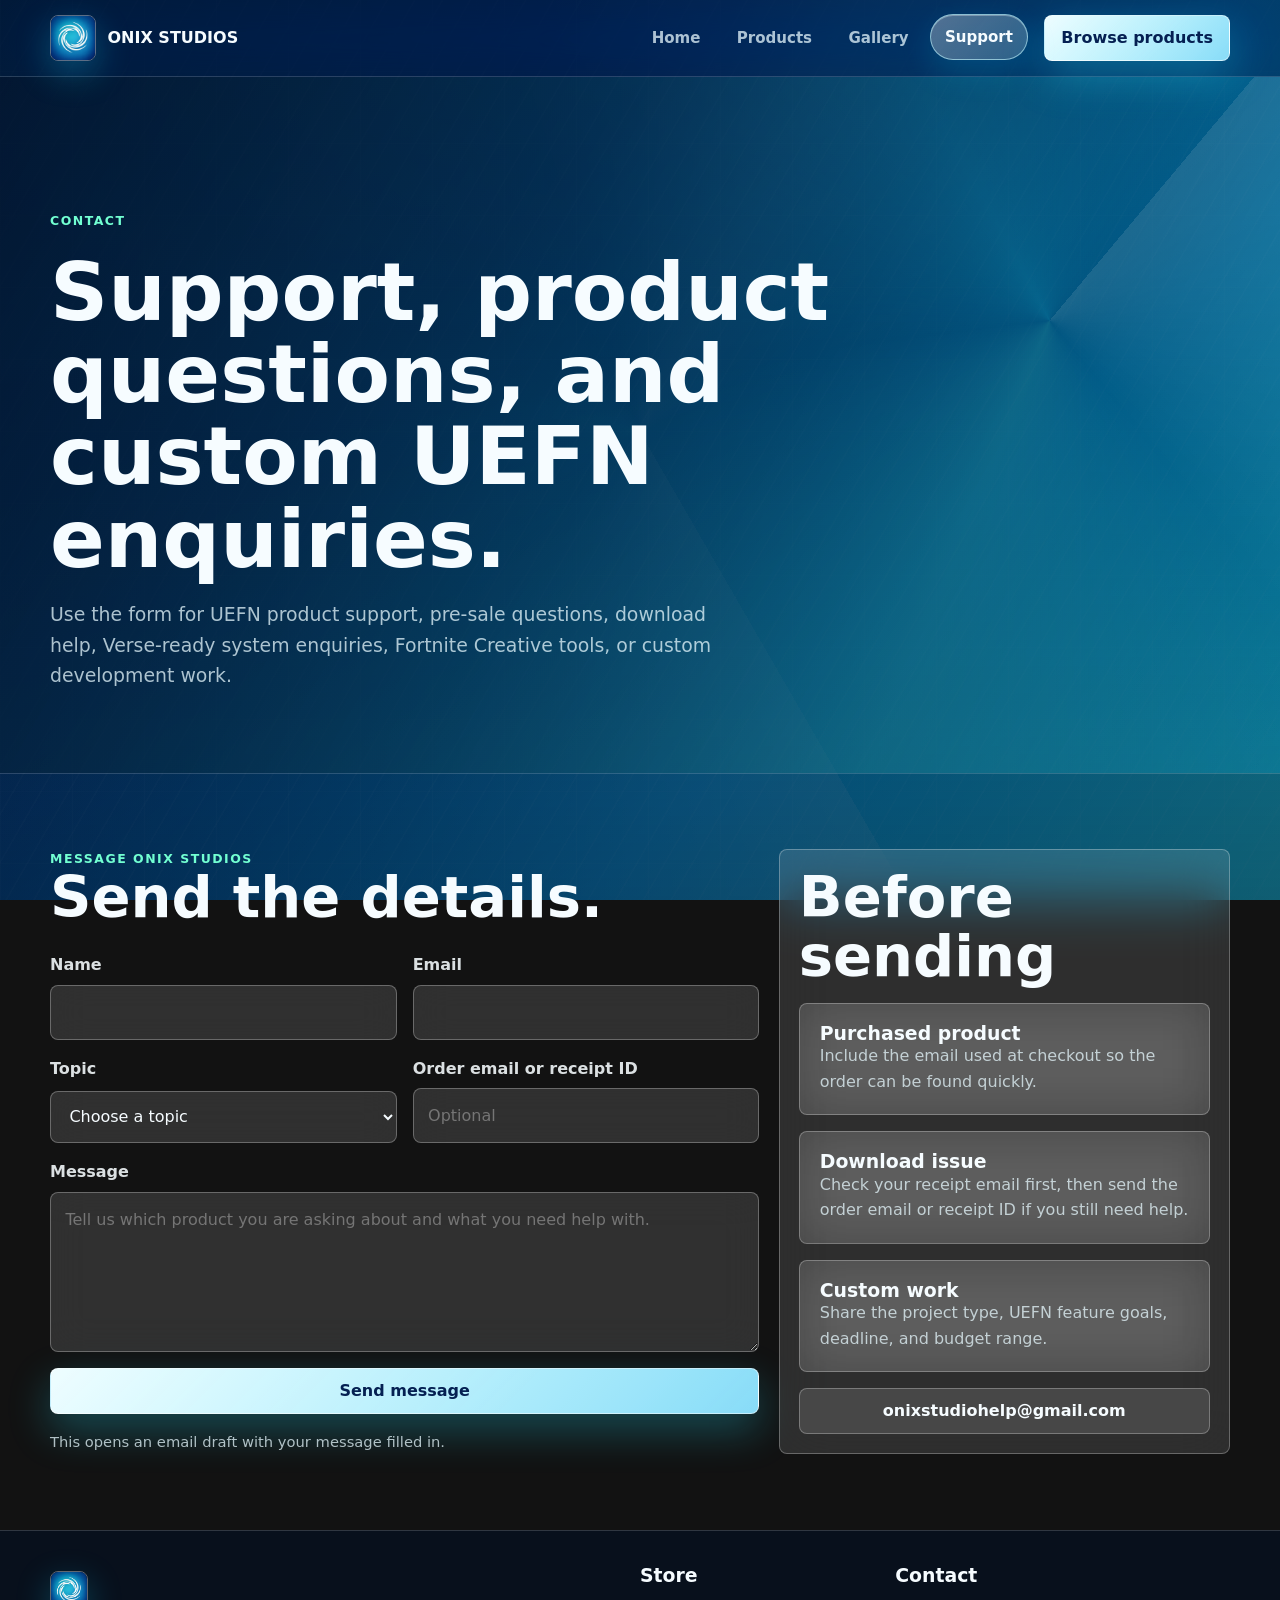
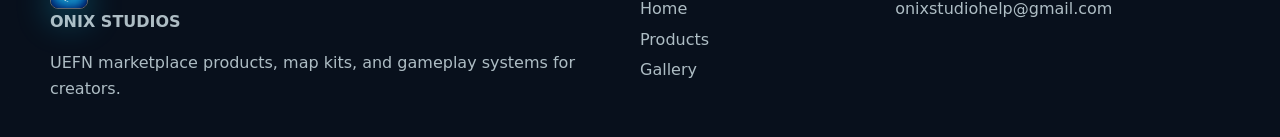
==== commit 0ca022aa: "Add SEO foundation" ====
--- a/contact.html
+++ b/contact.html
@@ -3,14 +3,58 @@
 <head>
   <meta charset="utf-8">
   <meta name="viewport" content="width=device-width, initial-scale=1">
-  <title>Contact | Onix Studios</title>
-  <meta name="description" content="Contact Onix Studios for UEFN product support, custom enquiries, marketplace questions, and download help.">
-  <meta property="og:title" content="Contact Onix Studios">
-  <meta property="og:description" content="Get support for Onix Studios UEFN marketplace products.">
+  <title>Support | Onix Studios UEFN Product Help and Custom Development</title>
+  <meta name="description" content="Contact Onix Studios for UEFN product support, download help, checkout questions, Verse-ready systems, Fortnite Creative tools, materials, map kits, and custom game development enquiries.">
+  <meta name="keywords" content="Onix Studios support, UEFN support, UEFN product help, Fortnite Creative support, Verse development, custom UEFN work, UEFN downloads, UEFN marketplace support">
+  <meta name="robots" content="index, follow, max-image-preview:large">
+  <meta name="author" content="Onix Studios">
+  <meta name="theme-color" content="#063b7c">
+  <link rel="canonical" href="https://onixstudiosdev.com/contact.html">
+  <meta property="og:site_name" content="Onix Studios">
+  <meta property="og:locale" content="en_GB">
+  <meta property="og:title" content="Support | Onix Studios">
+  <meta property="og:description" content="Get help with Onix Studios UEFN products, downloads, checkout questions, custom UEFN work, Verse systems, and creator tools.">
   <meta property="og:type" content="website">
-  <meta property="og:image" content="images/logo.png">
+  <meta property="og:url" content="https://onixstudiosdev.com/contact.html">
+  <meta property="og:image" content="https://onixstudiosdev.com/images/website-preview.png">
+  <meta property="og:image:alt" content="Onix Studios UEFN product preview">
+  <meta name="twitter:card" content="summary_large_image">
+  <meta name="twitter:title" content="Support | Onix Studios">
+  <meta name="twitter:description" content="UEFN product support, download help, custom development enquiries, Verse systems, and Fortnite Creative tools.">
+  <meta name="twitter:image" content="https://onixstudiosdev.com/images/website-preview.png">
   <link rel="icon" type="image/png" href="images/onix-logo-alpha.png?v=alpha-1">
-  <link rel="stylesheet" href="css/style.css?v=mobile-polish-1">
+  <link rel="apple-touch-icon" href="images/onix-logo-alpha.png?v=alpha-1">
+  <link rel="manifest" href="site.webmanifest">
+  <link rel="stylesheet" href="css/style.css?v=seo-foundation-1">
+  <script type="application/ld+json">
+  {
+    "@context": "https://schema.org",
+    "@graph": [
+      {
+        "@type": "ContactPage",
+        "@id": "https://onixstudiosdev.com/contact.html#webpage",
+        "url": "https://onixstudiosdev.com/contact.html",
+        "name": "Support | Onix Studios UEFN Product Help and Custom Development",
+        "description": "Contact Onix Studios for UEFN product support, download help, checkout questions, Verse systems, Fortnite Creative tools, materials, map kits, and custom game development enquiries.",
+        "isPartOf": { "@id": "https://onixstudiosdev.com/#website" }
+      },
+      {
+        "@type": "Organization",
+        "@id": "https://onixstudiosdev.com/#organization",
+        "name": "Onix Studios",
+        "url": "https://onixstudiosdev.com/",
+        "logo": "https://onixstudiosdev.com/images/onix-logo-alpha.png",
+        "email": "onixstudiohelp@gmail.com",
+        "contactPoint": {
+          "@type": "ContactPoint",
+          "contactType": "customer support",
+          "email": "onixstudiohelp@gmail.com",
+          "availableLanguage": "English"
+        }
+      }
+    ]
+  }
+  </script>
 </head>
 <body>
   <a class="skip-link" href="#main">Skip to content</a>
@@ -39,7 +83,7 @@
       <div class="page-hero__inner" data-animate>
         <p class="eyebrow">Contact</p>
         <h1>Support, product questions, and custom UEFN enquiries.</h1>
-        <p class="page-hero__lead">Use the form for product support, pre-sale questions, download help, or custom development enquiries.</p>
+        <p class="page-hero__lead">Use the form for UEFN product support, pre-sale questions, download help, Verse-ready system enquiries, Fortnite Creative tools, or custom development work.</p>
       </div>
     </section>
 
--- a/css/style.css
+++ b/css/style.css
@@ -1059,6 +1059,39 @@
   grid-template-columns: repeat(2, minmax(0, 1fr));
 }
 
+.seo-content__inner {
+  display: grid;
+  grid-template-columns: minmax(0, 1.1fr) minmax(260px, 0.9fr);
+  gap: 2rem;
+  align-items: start;
+}
+
+.seo-content h2 {
+  max-width: 780px;
+}
+
+.seo-tags {
+  display: flex;
+  flex-wrap: wrap;
+  gap: 0.55rem;
+  margin: 0;
+  padding: 0;
+  list-style: none;
+}
+
+.seo-tags li {
+  border: 1px solid rgba(190, 247, 255, 0.34);
+  border-radius: 999px;
+  background:
+    linear-gradient(135deg, rgba(255, 255, 255, 0.18), rgba(110, 230, 255, 0.09)),
+    rgba(255, 255, 255, 0.08);
+  padding: 0.42rem 0.7rem;
+  color: rgba(239, 252, 255, 0.88);
+  font-size: 0.88rem;
+  font-weight: 800;
+  box-shadow: inset 0 1px 0 rgba(255, 255, 255, 0.22);
+}
+
 .gallery-grid {
   display: grid;
   gap: 1rem;
@@ -1842,6 +1875,7 @@
   .section__header,
   .split,
   .contact-layout,
+  .seo-content__inner,
   .product-modal__hero {
     grid-template-columns: 1fr;
   }
@@ -1880,7 +1914,7 @@
   .hero__inner,
   .page-hero__inner,
   .site-footer__inner {
-    width: min(100% - 1rem, var(--max));
+    width: min(100% - 1.75rem, var(--max));
   }
 
   .brand span {
@@ -1975,6 +2009,7 @@
   .gallery-grid--home,
   .gallery-grid--large,
   .form-grid,
+  .seo-content__inner,
   .site-footer__inner,
   .product-modal__content,
   .media-card {
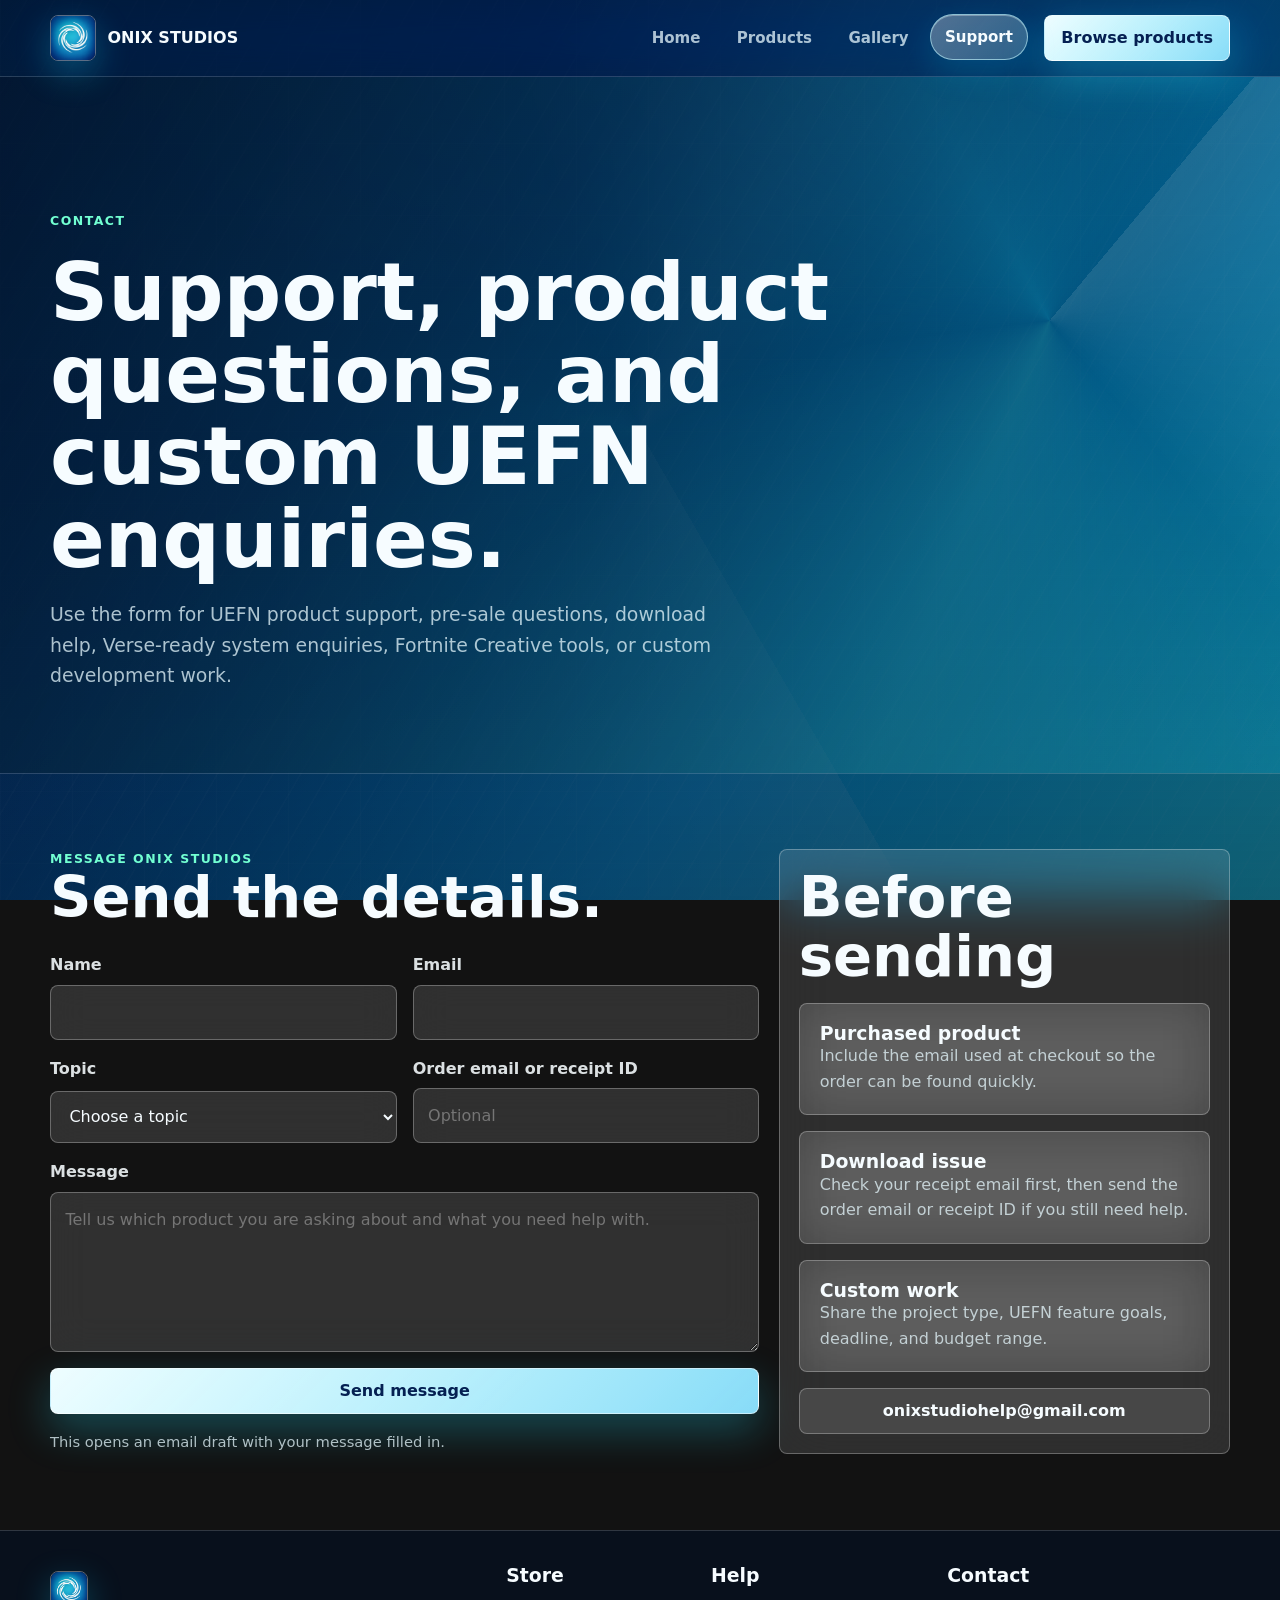
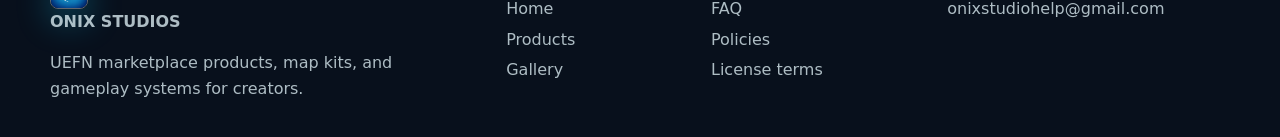
==== commit b8c6f4df: "Add launch support pages" ====
--- a/contact.html
+++ b/contact.html
@@ -9,13 +9,13 @@
   <meta name="robots" content="index, follow, max-image-preview:large">
   <meta name="author" content="Onix Studios">
   <meta name="theme-color" content="#063b7c">
-  <link rel="canonical" href="https://onixstudiosdev.com/contact.html">
+  <link rel="canonical" href="https://onixstudiosdev.com/contact">
   <meta property="og:site_name" content="Onix Studios">
   <meta property="og:locale" content="en_GB">
   <meta property="og:title" content="Support | Onix Studios">
   <meta property="og:description" content="Get help with Onix Studios UEFN products, downloads, checkout questions, custom UEFN work, Verse systems, and creator tools.">
   <meta property="og:type" content="website">
-  <meta property="og:url" content="https://onixstudiosdev.com/contact.html">
+  <meta property="og:url" content="https://onixstudiosdev.com/contact">
   <meta property="og:image" content="https://onixstudiosdev.com/images/website-preview.png">
   <meta property="og:image:alt" content="Onix Studios UEFN product preview">
   <meta name="twitter:card" content="summary_large_image">
@@ -25,15 +25,15 @@
   <link rel="icon" type="image/png" href="images/onix-logo-alpha.png?v=alpha-1">
   <link rel="apple-touch-icon" href="images/onix-logo-alpha.png?v=alpha-1">
   <link rel="manifest" href="site.webmanifest">
-  <link rel="stylesheet" href="css/style.css?v=seo-foundation-1">
+  <link rel="stylesheet" href="css/style.css?v=launch-support-1">
   <script type="application/ld+json">
   {
     "@context": "https://schema.org",
     "@graph": [
       {
         "@type": "ContactPage",
-        "@id": "https://onixstudiosdev.com/contact.html#webpage",
-        "url": "https://onixstudiosdev.com/contact.html",
+        "@id": "https://onixstudiosdev.com/contact#webpage",
+        "url": "https://onixstudiosdev.com/contact",
         "name": "Support | Onix Studios UEFN Product Help and Custom Development",
         "description": "Contact Onix Studios for UEFN product support, download help, checkout questions, Verse systems, Fortnite Creative tools, materials, map kits, and custom game development enquiries.",
         "isPartOf": { "@id": "https://onixstudiosdev.com/#website" }
@@ -165,6 +165,12 @@
         <a href="gallery.html">Gallery</a>
       </div>
       <div>
+        <h3>Help</h3>
+        <a href="faq.html">FAQ</a>
+        <a href="policies.html">Policies</a>
+        <a href="policies.html#license">License terms</a>
+      </div>
+      <div>
         <h3>Contact</h3>
         <a href="mailto:onixstudiohelp@gmail.com" data-email-link data-email-text>onixstudiohelp@gmail.com</a>
       </div>
--- a/css/style.css
+++ b/css/style.css
@@ -1059,6 +1059,13 @@
   grid-template-columns: repeat(2, minmax(0, 1fr));
 }
 
+.compact-help {
+  display: grid;
+  grid-template-columns: minmax(0, 1fr) auto;
+  gap: 1.4rem;
+  align-items: end;
+}
+
 .seo-content__inner {
   display: grid;
   grid-template-columns: minmax(0, 1.1fr) minmax(260px, 0.9fr);
@@ -1284,6 +1291,85 @@
   backdrop-filter: blur(26px);
 }
 
+.info-grid {
+  display: grid;
+  grid-template-columns: repeat(2, minmax(0, 1fr));
+  gap: 1rem;
+}
+
+.info-card,
+.policy-card,
+.faq-item,
+.not-found-card {
+  border: 1px solid var(--line);
+  border-radius: var(--radius);
+  background:
+    linear-gradient(135deg, rgba(255, 255, 255, 0.16), rgba(255, 255, 255, 0.07)),
+    rgba(255, 255, 255, 0.08);
+  box-shadow: inset 0 1px 0 rgba(255, 255, 255, 0.22);
+  backdrop-filter: blur(24px);
+}
+
+.info-card,
+.policy-card,
+.faq-item {
+  display: grid;
+  gap: 0.65rem;
+  padding: 1.2rem;
+}
+
+.info-card p,
+.policy-card p,
+.faq-item p,
+.policy-card li,
+.not-found-card p {
+  color: var(--muted);
+}
+
+.policy-layout {
+  display: grid;
+  gap: 1rem;
+}
+
+.policy-card {
+  scroll-margin-top: 96px;
+}
+
+.policy-card ul {
+  display: grid;
+  gap: 0.45rem;
+  margin: 0;
+  padding-left: 1.2rem;
+}
+
+.faq-list {
+  display: grid;
+  gap: 1rem;
+}
+
+.faq-item h2 {
+  font-size: 1.35rem;
+}
+
+.not-found {
+  min-height: calc(100dvh - 76px);
+  display: grid;
+  align-items: center;
+  padding: 5rem 0;
+}
+
+.not-found-card {
+  display: grid;
+  gap: 1.2rem;
+  width: min(100% - 2rem, 860px);
+  margin: 0 auto;
+  padding: clamp(1.4rem, 4vw, 2.6rem);
+}
+
+.not-found-card h1 {
+  font-size: clamp(2.45rem, 8vw, 4.8rem);
+}
+
 .site-footer {
   border-top: 1px solid var(--line-soft);
   background: rgba(2, 16, 39, 0.56);
@@ -1292,7 +1378,7 @@
 
 .site-footer__inner {
   display: grid;
-  grid-template-columns: 1.5fr 0.6fr 0.9fr;
+  grid-template-columns: 1.35fr 0.55fr 0.65fr 0.9fr;
   gap: 2rem;
   width: min(100% - 2rem, var(--max));
   margin: 0 auto;
@@ -1875,6 +1961,7 @@
   .section__header,
   .split,
   .contact-layout,
+  .compact-help,
   .seo-content__inner,
   .product-modal__hero {
     grid-template-columns: 1fr;
@@ -1902,6 +1989,7 @@
   .process-list,
   .gallery-grid--home,
   .gallery-grid--large,
+  .info-grid,
   .site-footer__inner,
   .product-modal__content {
     grid-template-columns: 1fr 1fr;
@@ -2008,6 +2096,7 @@
   .feature-grid,
   .gallery-grid--home,
   .gallery-grid--large,
+  .info-grid,
   .form-grid,
   .seo-content__inner,
   .site-footer__inner,
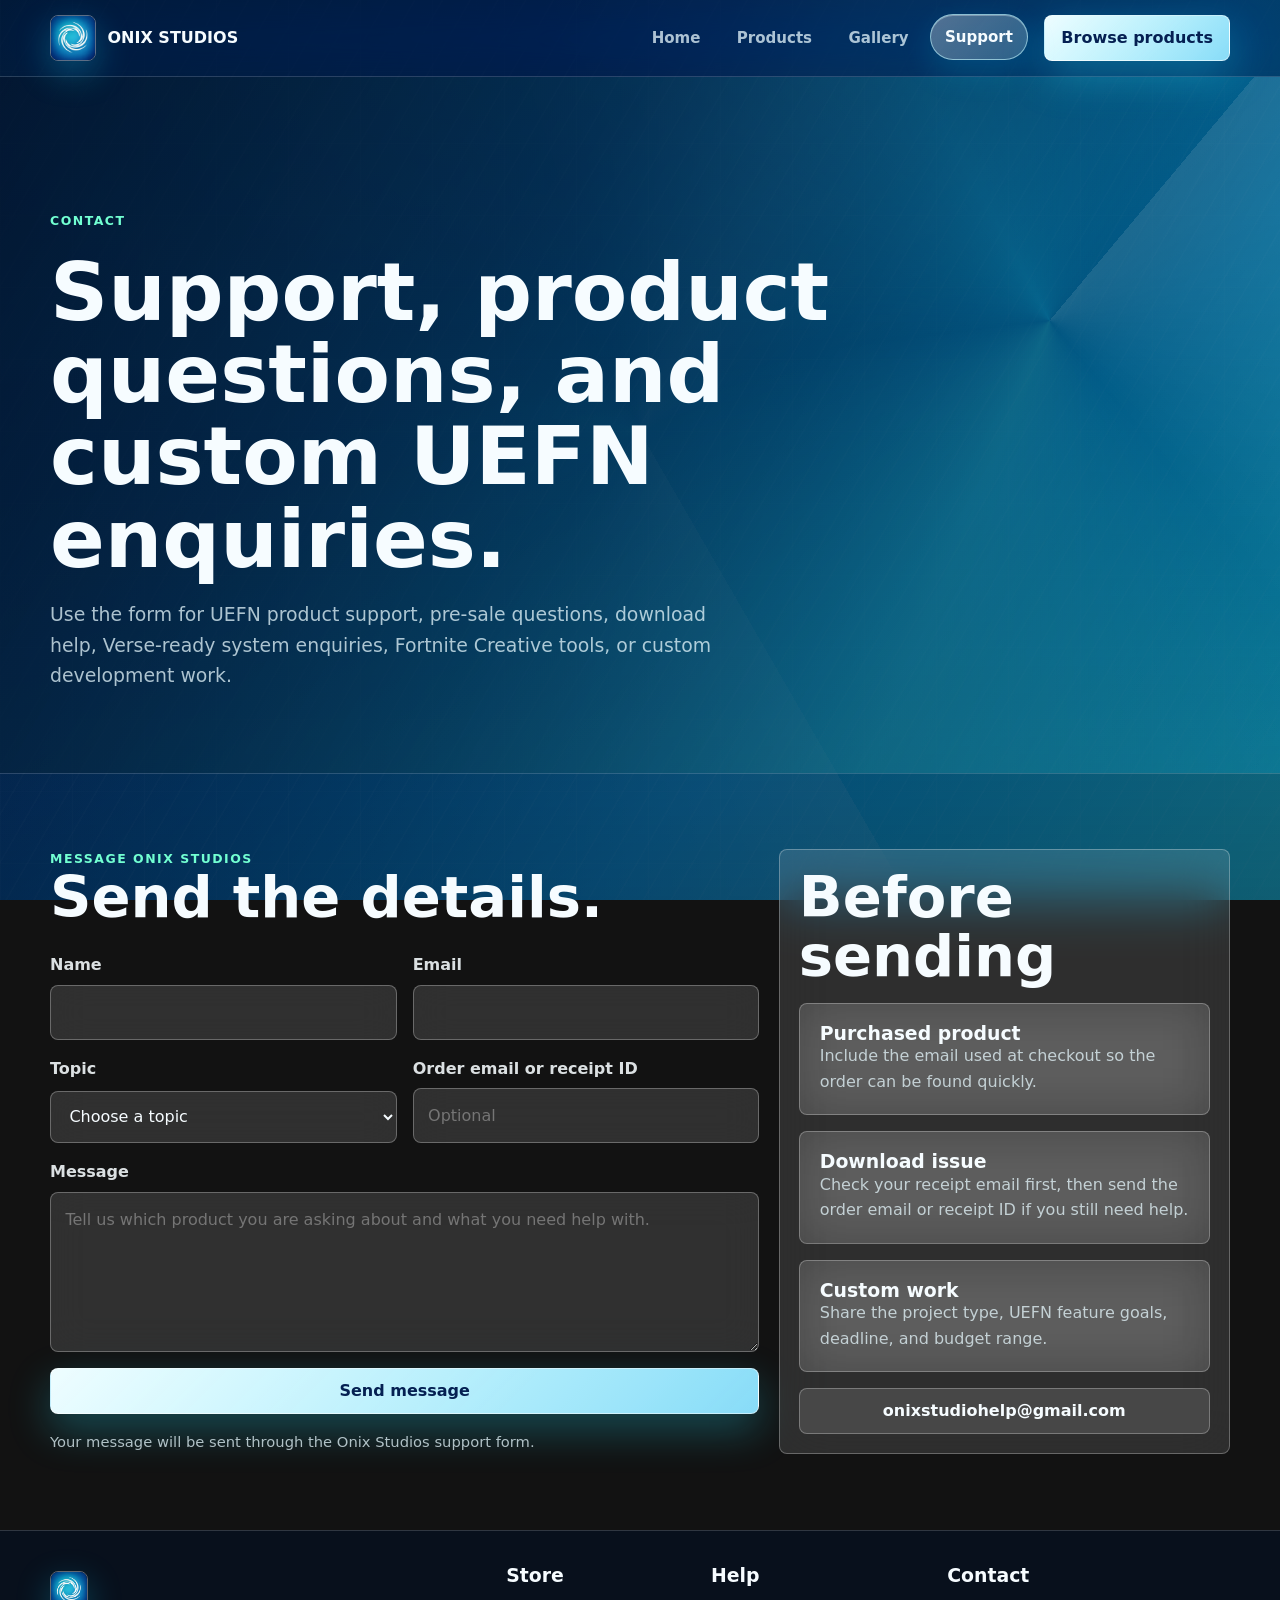
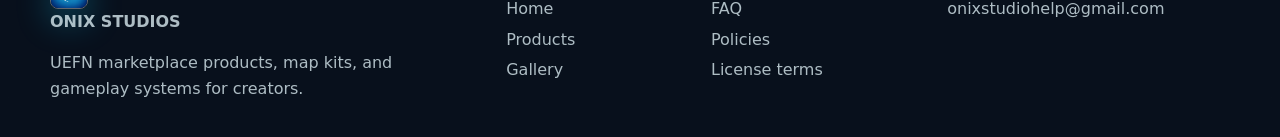
==== commit fa772cb3: "Connect support form to W3Forms" ====
--- a/contact.html
+++ b/contact.html
@@ -92,38 +92,50 @@
         <div data-animate>
           <p class="eyebrow">Message Onix Studios</p>
           <h2>Send the details.</h2>
-          <form class="contact-form" data-contact-form>
-            <div class="form-grid">
-              <div class="field">
-                <label for="name">Name</label>
-                <input id="name" name="name" type="text" autocomplete="name" required>
+          <form class="contact-form" action="https://api.w3forms.com/submit" method="POST" data-contact-form>
+            <div class="contact-form__fields" data-contact-fields>
+              <input type="hidden" name="access_key" value="w3f_013471ea2957eb9d36f549501189c513c22252f50996f7">
+              <input type="hidden" name="subject" value="New Onix Studios support message">
+              <input type="hidden" name="from_name" value="Onix Studios Website">
+              <input class="bot-field" type="checkbox" name="botcheck" tabindex="-1" autocomplete="off" aria-hidden="true">
+              <div class="form-grid">
+                <div class="field">
+                  <label for="name">Name</label>
+                  <input id="name" name="name" type="text" autocomplete="name" required>
+                </div>
+                <div class="field">
+                  <label for="email">Email</label>
+                  <input id="email" name="email" type="email" autocomplete="email" required>
+                </div>
+                <div class="field">
+                  <label for="topic">Topic</label>
+                  <select id="topic" name="topic" required>
+                    <option value="">Choose a topic</option>
+                    <option>Product question</option>
+                    <option>Download support</option>
+                    <option>Custom UEFN work</option>
+                    <option>Checkout issue</option>
+                    <option>Other</option>
+                  </select>
+                </div>
+                <div class="field">
+                  <label for="order">Order email or receipt ID</label>
+                  <input id="order" name="order" type="text" placeholder="Optional">
+                </div>
               </div>
               <div class="field">
-                <label for="email">Email</label>
-                <input id="email" name="email" type="email" autocomplete="email" required>
+                <label for="message">Message</label>
+                <textarea id="message" name="message" placeholder="Tell us which product you are asking about and what you need help with." required></textarea>
               </div>
-              <div class="field">
-                <label for="topic">Topic</label>
-                <select id="topic" name="topic" required>
-                  <option value="">Choose a topic</option>
-                  <option>Product question</option>
-                  <option>Download support</option>
-                  <option>Custom UEFN work</option>
-                  <option>Checkout issue</option>
-                  <option>Other</option>
-                </select>
-              </div>
-              <div class="field">
-                <label for="order">Order email or receipt ID</label>
-                <input id="order" name="order" type="text" placeholder="Optional">
-              </div>
+              <button class="button button--gold" type="submit" data-contact-submit>Send message</button>
+              <p class="form-note" data-form-status aria-live="polite">Your message will be sent through the Onix Studios support form.</p>
             </div>
-            <div class="field">
-              <label for="message">Message</label>
-              <textarea id="message" name="message" placeholder="Tell us which product you are asking about and what you need help with." required></textarea>
+            <div class="form-success" data-form-success tabindex="-1" hidden>
+              <p class="eyebrow">Message sent</p>
+              <h3>Thanks, we have got it.</h3>
+              <p>We will reply to the email you entered as soon as we can. If this is about an order, keep your receipt email handy so we can find it quickly.</p>
+              <button class="button button--secondary" type="button" data-contact-reset>Send another message</button>
             </div>
-            <button class="button button--gold" type="submit">Send message</button>
-            <p class="form-note">This opens an email draft with your message filled in.</p>
           </form>
         </div>
 
--- a/css/style.css
+++ b/css/style.css
@@ -1227,6 +1227,15 @@
   margin-top: 1.5rem;
 }
 
+.contact-form__fields {
+  display: grid;
+  gap: 1rem;
+}
+
+.bot-field {
+  display: none;
+}
+
 .form-grid {
   display: grid;
   grid-template-columns: repeat(2, minmax(0, 1fr));
@@ -1280,6 +1289,44 @@
 .form-note {
   color: var(--muted);
   font-size: 0.92rem;
+}
+
+.form-note--success {
+  color: var(--mint);
+}
+
+.form-note--error {
+  color: #ffd0d8;
+}
+
+.form-success {
+  display: grid;
+  gap: 0.85rem;
+  border: 1px solid rgba(178, 235, 255, 0.44);
+  border-radius: var(--radius-large);
+  background: linear-gradient(135deg, rgba(255, 255, 255, 0.16), rgba(56, 205, 233, 0.16));
+  box-shadow: var(--shadow);
+  padding: 1.35rem;
+  backdrop-filter: blur(26px);
+}
+
+.form-success[hidden] {
+  display: none;
+}
+
+.form-success h3 {
+  margin: 0;
+  font-size: clamp(1.55rem, 3vw, 2.25rem);
+}
+
+.form-success p:not(.eyebrow) {
+  margin: 0;
+  color: var(--muted);
+}
+
+.button:disabled {
+  cursor: wait;
+  opacity: 0.68;
 }
 
 .support-panel {
